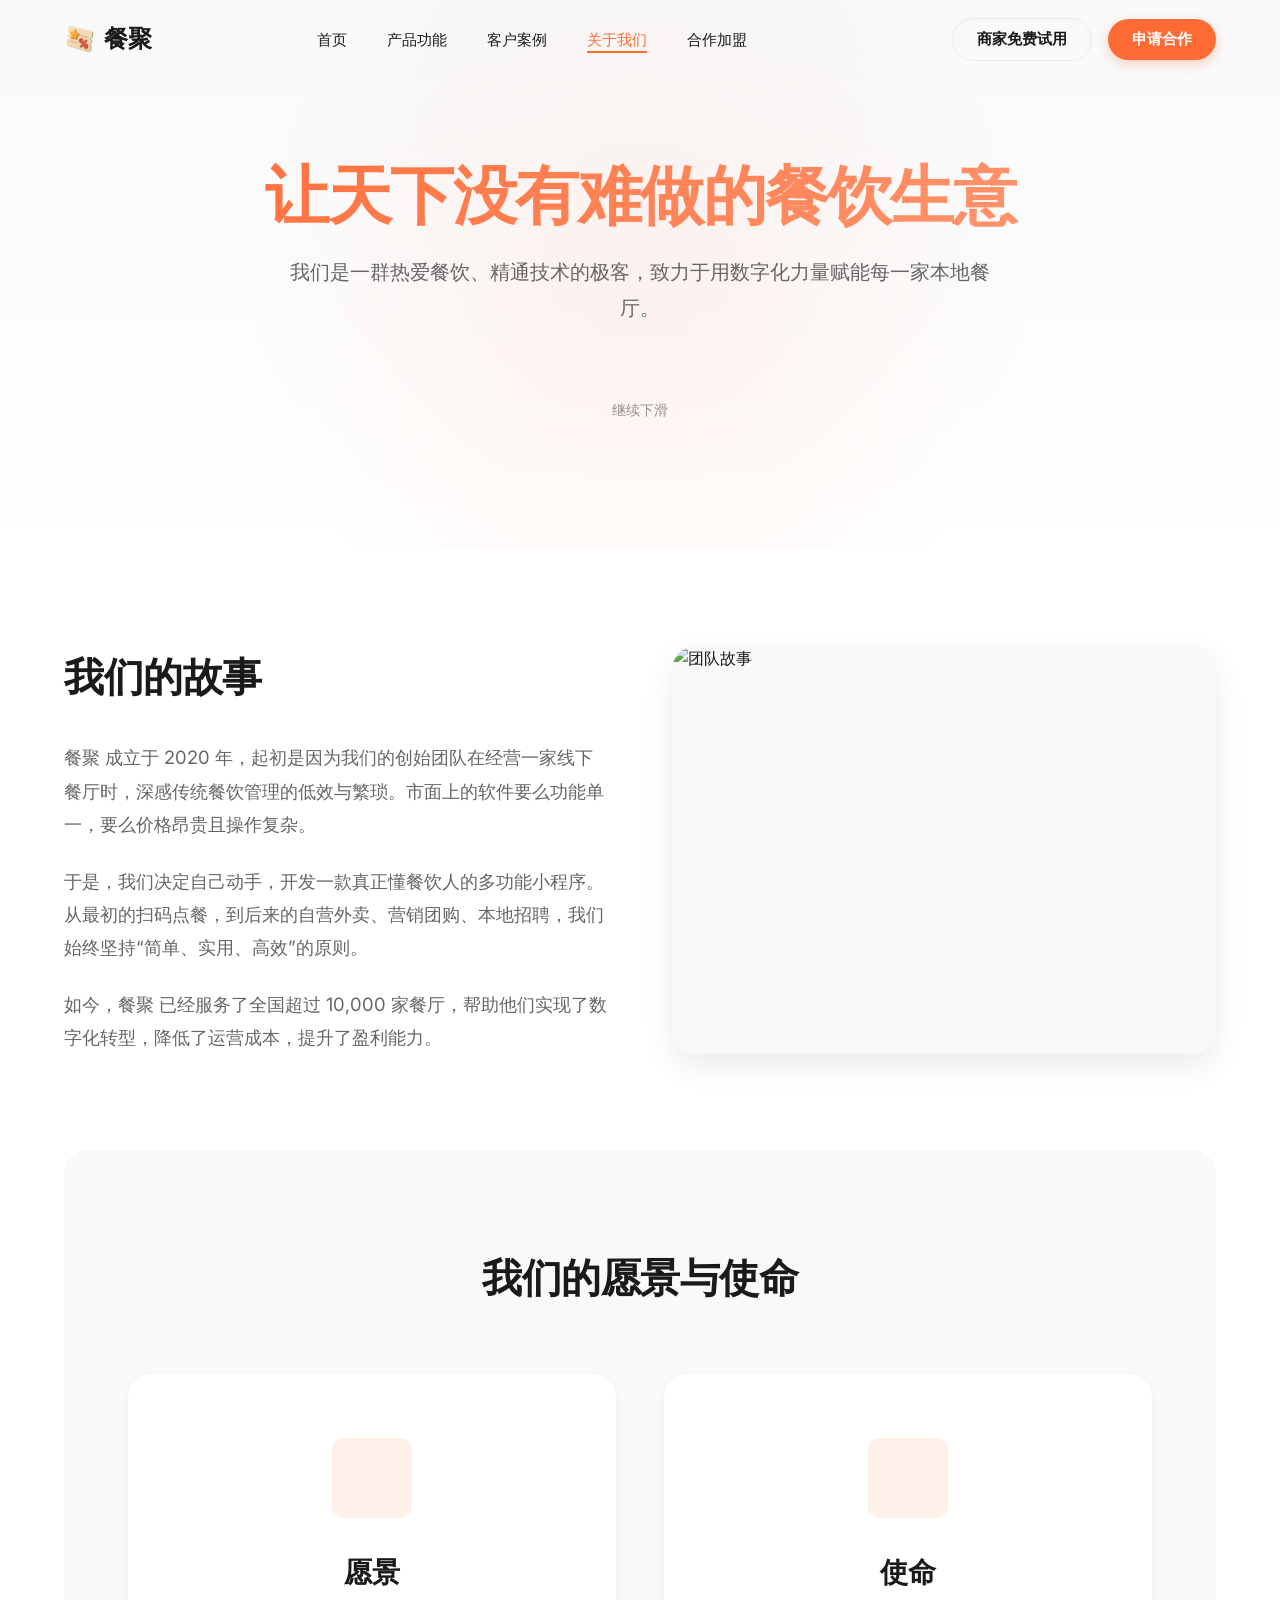
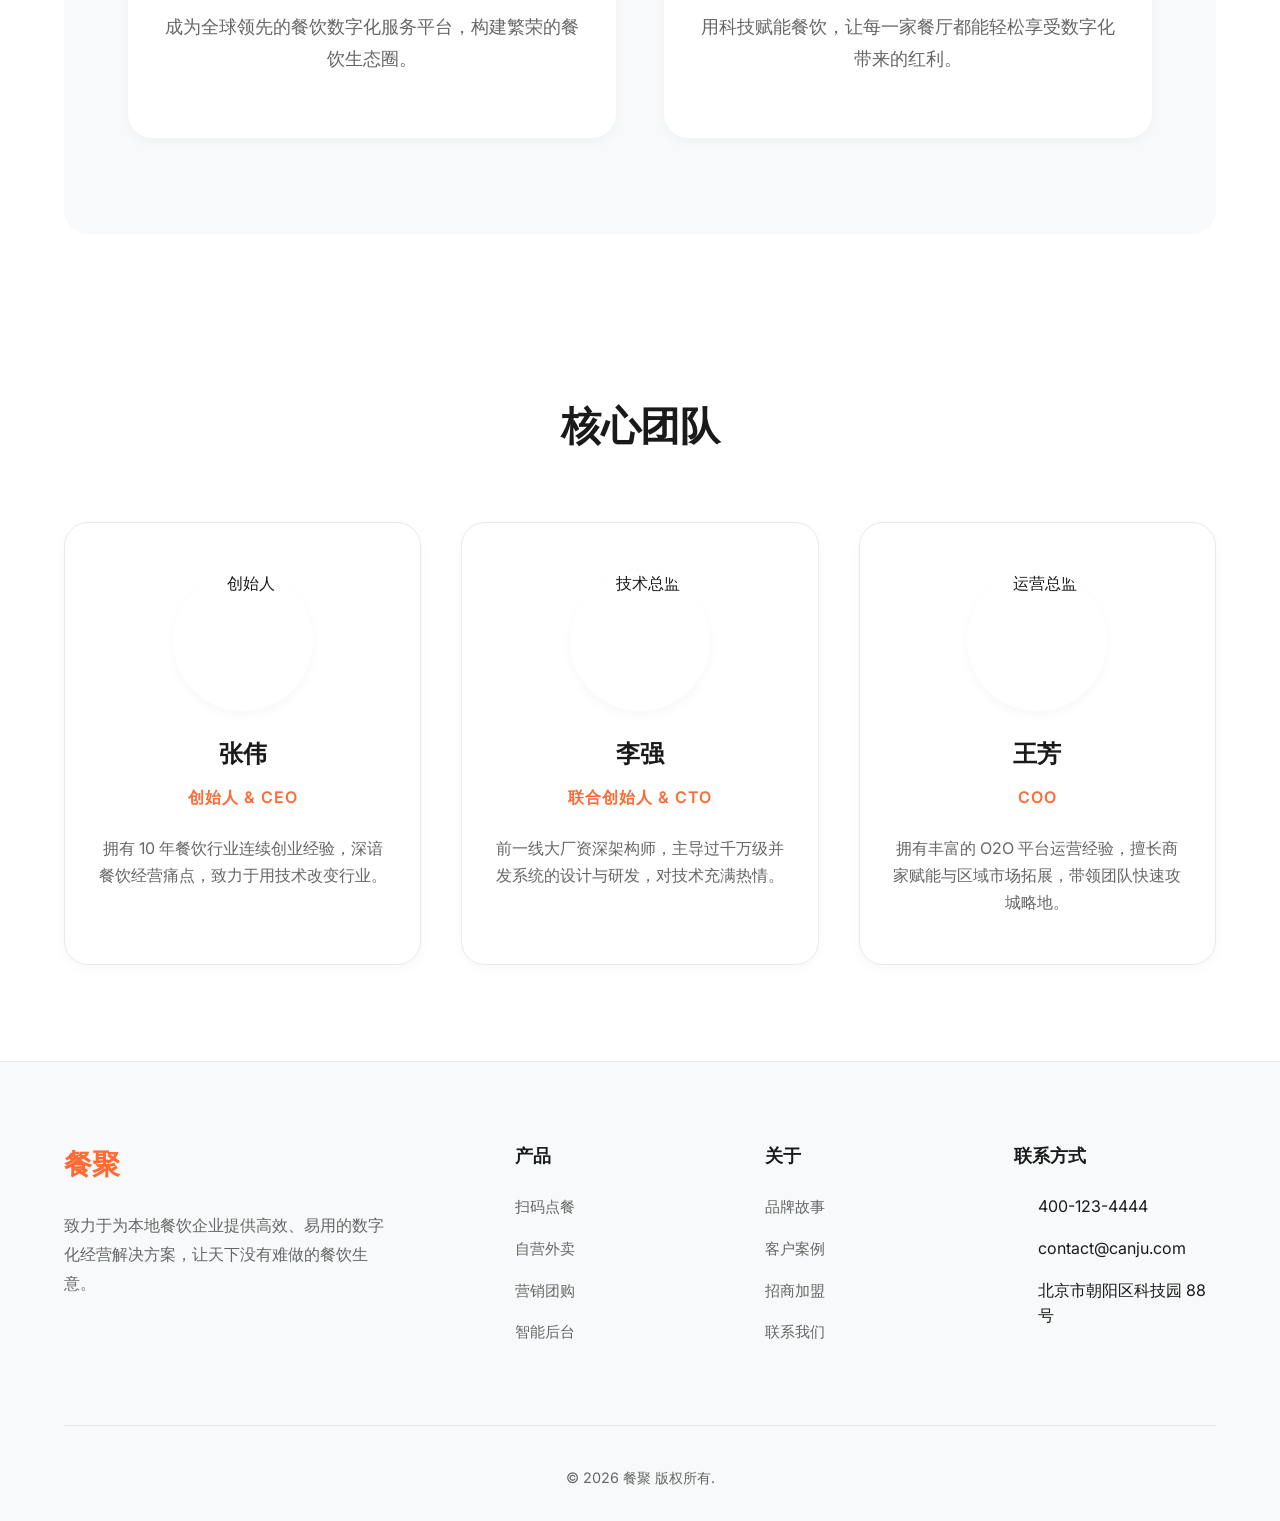
==== about.html @ 28a10fcc "Add files via upload" ====
<!doctype html>
<html lang="zh-CN">
  <head>
    <meta charset="UTF-8" />
    <meta name="viewport" content="width=device-width, initial-scale=1.0" />
    <title>关于我们 - 餐聚 SaaS</title>
    <script src="https://unpkg.com/lucide@latest"></script>
    <script src="./config.js"></script>
    <script src="./script.js" defer></script>
    <link rel="stylesheet" crossorigin href="./assets/style-DlxkNfjs.css">
  </head>
  <body>
    <!-- 导航栏 -->
    <nav class="navbar">
      <a href="./index.html" class="nav-brand">餐聚 SaaS</a>
      <ul class="nav-menu" id="nav-menu">
        <li><a href="./index.html" class="nav-link">首页</a></li>
        <li><a href="./features.html" class="nav-link">产品功能</a></li>
        <li><a href="./cases.html" class="nav-link">客户案例</a></li>
        <li><a href="./about.html" class="nav-link active">关于我们</a></li>
        <li><a href="./cooperate.html" class="nav-link">合作加盟</a></li>
        <li class="nav-actions-mobile">
          <button
            class="btn btn-outline"
            onclick="location.href = './cooperate.html#contact-manager'"
          >
            商家免费试用
          </button>
          <button
            class="btn btn-primary"
            onclick="location.href = './cooperate.html#contact-manager'"
          >
            申请合作
          </button>
        </li>
      </ul>
      <div class="nav-right">
        <button class="theme-toggle" id="theme-toggle" aria-label="切换主题">
          <i data-lucide="moon" class="icon"></i>
        </button>
        <div class="nav-actions">
          <button
            class="btn btn-outline"
            onclick="location.href = './cooperate.html#contact-manager'"
          >
            商家免费试用
          </button>
          <button
            class="btn btn-primary"
            onclick="location.href = './cooperate.html#contact-manager'"
          >
            申请合作
          </button>
        </div>
        <button class="mobile-toggle" id="mobile-toggle" aria-label="菜单">
          <i data-lucide="menu"></i>
        </button>
      </div>
    </nav>

    <!-- 主体内容 -->
    <main>
      <section class="hero reveal">
        <h1 class="text-gradient">让天下没有难做的餐饮生意</h1>
        <p>
          我们是一群热爱餐饮、精通技术的极客，致力于用数字化力量赋能每一家本地餐厅。
        </p>
        <div class="scroll-down-indicator" onclick="window.scrollBy({top: window.innerHeight * 0.8, behavior: 'smooth'})">
          <i data-lucide="chevron-down"></i>
          <span>继续下滑</span>
        </div>
      </section>

      <section class="section">
        <div class="grid-2">
          <div class="reveal delay-100">
            <h2
              class="section-title"
              style="text-align: left; margin-bottom: 2rem"
            >
              我们的故事
            </h2>
            <p
              style="
                color: var(--color-text-secondary);
                margin-bottom: 1.5rem;
                font-size: 1.15rem;
                line-height: 1.8;
              "
            >
              餐聚 SaaS 成立于 2020
              年，起初是因为我们的创始团队在经营一家线下餐厅时，深感传统餐饮管理的低效与繁琐。市面上的软件要么功能单一，要么价格昂贵且操作复杂。
            </p>
            <p
              style="
                color: var(--color-text-secondary);
                margin-bottom: 1.5rem;
                font-size: 1.15rem;
                line-height: 1.8;
              "
            >
              于是，我们决定自己动手，开发一款真正懂餐饮人的多功能小程序。从最初的扫码点餐，到后来的自营外卖、营销团购、本地招聘，我们始终坚持“简单、实用、高效”的原则。
            </p>
            <p
              style="
                color: var(--color-text-secondary);
                font-size: 1.15rem;
                line-height: 1.8;
              "
            >
              如今，餐聚 SaaS 已经服务了全国超过 10,000
              家餐厅，帮助他们实现了数字化转型，降低了运营成本，提升了盈利能力。
            </p>
          </div>
          <div class="reveal delay-200">
            <img referrerPolicy="no-referrer"
              src="https://images.unsplash.com/photo-1552566626-52f8b828add9?auto=format&fit=crop&w=800&q=80"
              alt="团队故事"
              class="showcase-image"
              loading="lazy"
              referrerpolicy="no-referrer"
            />
          </div>
        </div>
      </section>

      <section
        class="section reveal"
        style="
          background-color: var(--color-bg-secondary);
          border-radius: var(--radius-lg);
          margin: 0 5% 4rem;
          padding: 6rem 5%;
        "
      >
        <h2 class="section-title" style="margin-bottom: 4rem">
          我们的愿景与使命
        </h2>
        <div class="grid-2" style="gap: 3rem">
          <div
            class="card"
            style="
              text-align: center;
              padding: 4rem 2rem;
              border: none;
              background: var(--color-bg);
            "
          >
            <div
              class="card-icon"
              style="margin: 0 auto 2rem; width: 80px; height: 80px"
            >
              <i data-lucide="star" style="width: 40px; height: 40px"></i>
            </div>
            <h3
              class="card-title"
              style="font-size: 1.75rem; margin-bottom: 1rem"
            >
              愿景
            </h3>
            <p class="card-desc" style="font-size: 1.15rem">
              成为全球领先的餐饮数字化服务平台，构建繁荣的餐饮生态圈。
            </p>
          </div>
          <div
            class="card"
            style="
              text-align: center;
              padding: 4rem 2rem;
              border: none;
              background: var(--color-bg);
            "
          >
            <div
              class="card-icon"
              style="margin: 0 auto 2rem; width: 80px; height: 80px"
            >
              <i data-lucide="rocket" style="width: 40px; height: 40px"></i>
            </div>
            <h3
              class="card-title"
              style="font-size: 1.75rem; margin-bottom: 1rem"
            >
              使命
            </h3>
            <p class="card-desc" style="font-size: 1.15rem">
              用科技赋能餐饮，让每一家餐厅都能轻松享受数字化带来的红利。
            </p>
          </div>
        </div>
      </section>

      <section class="section">
        <h2 class="section-title reveal">核心团队</h2>
        <div class="grid-3" style="margin-top: 4rem">
          <div
            class="card reveal delay-100"
            style="text-align: center; padding: 3rem 2rem"
          >
            <img referrerPolicy="no-referrer"
              src="https://images.unsplash.com/photo-1560250097-0b93528c311a?auto=format&fit=crop&w=200&q=80"
              alt="创始人"
              style="
                width: 140px;
                height: 140px;
                border-radius: 50%;
                object-fit: cover;
                margin: 0 auto 1.5rem;
                box-shadow: var(--shadow-sm);
              "
              loading="lazy"
              referrerpolicy="no-referrer"
            />
            <h3 class="card-title" style="font-size: 1.5rem">张伟</h3>
            <p
              style="
                color: var(--color-primary);
                margin-bottom: 1.5rem;
                font-weight: 600;
                letter-spacing: 1px;
              "
            >
              创始人 & CEO
            </p>
            <p class="card-desc">
              拥有 10
              年餐饮行业连续创业经验，深谙餐饮经营痛点，致力于用技术改变行业。
            </p>
          </div>
          <div
            class="card reveal delay-200"
            style="text-align: center; padding: 3rem 2rem"
          >
            <img referrerPolicy="no-referrer"
              src="https://images.unsplash.com/photo-1573496359142-b8d87734a5a2?auto=format&fit=crop&w=200&q=80"
              alt="技术总监"
              style="
                width: 140px;
                height: 140px;
                border-radius: 50%;
                object-fit: cover;
                margin: 0 auto 1.5rem;
                box-shadow: var(--shadow-sm);
              "
              loading="lazy"
              referrerpolicy="no-referrer"
            />
            <h3 class="card-title" style="font-size: 1.5rem">李强</h3>
            <p
              style="
                color: var(--color-primary);
                margin-bottom: 1.5rem;
                font-weight: 600;
                letter-spacing: 1px;
              "
            >
              联合创始人 & CTO
            </p>
            <p class="card-desc">
              前一线大厂资深架构师，主导过千万级并发系统的设计与研发，对技术充满热情。
            </p>
          </div>
          <div
            class="card reveal delay-300"
            style="text-align: center; padding: 3rem 2rem"
          >
            <img referrerPolicy="no-referrer"
              src="https://images.unsplash.com/photo-1580489944761-15a19d654956?auto=format&fit=crop&w=200&q=80"
              alt="运营总监"
              style="
                width: 140px;
                height: 140px;
                border-radius: 50%;
                object-fit: cover;
                margin: 0 auto 1.5rem;
                box-shadow: var(--shadow-sm);
              "
              loading="lazy"
              referrerpolicy="no-referrer"
            />
            <h3 class="card-title" style="font-size: 1.5rem">王芳</h3>
            <p
              style="
                color: var(--color-primary);
                margin-bottom: 1.5rem;
                font-weight: 600;
                letter-spacing: 1px;
              "
            >
              COO
            </p>
            <p class="card-desc">
              拥有丰富的 O2O
              平台运营经验，擅长商家赋能与区域市场拓展，带领团队快速攻城略地。
            </p>
          </div>
        </div>
      </section>
    </main>

    <!-- 页脚 -->
    <footer class="footer">
      <div class="footer-grid">
        <div>
          <div class="footer-brand">餐聚 SaaS</div>
          <p class="footer-desc">
            致力于为本地餐饮企业提供高效、易用的数字化经营解决方案，让天下没有难做的餐饮生意。
          </p>
        </div>
        <div>
          <h4 class="footer-title">产品</h4>
          <ul class="footer-links">
            <li><a href="./features.html#order">扫码点餐</a></li>
            <li><a href="./features.html#delivery">自营外卖</a></li>
            <li><a href="./features.html#marketing">营销团购</a></li>
            <li><a href="./features.html#admin">智能后台</a></li>
          </ul>
        </div>
        <div>
          <h4 class="footer-title">关于</h4>
          <ul class="footer-links">
            <li><a href="./about.html">品牌故事</a></li>
            <li><a href="./cases.html">客户案例</a></li>
            <li><a href="./cooperate.html">招商加盟</a></li>
            <li><a href="#">联系我们</a></li>
          </ul>
        </div>
        <div>
          <h4 class="footer-title">联系方式</h4>
          <ul class="footer-links">
            <li style="display: flex; align-items: center; gap: 0.5rem">
              <i data-lucide="phone" style="width: 16px; height: 16px"></i>
              400-123-4567
            </li>
            <li style="display: flex; align-items: center; gap: 0.5rem">
              <i data-lucide="mail" style="width: 16px; height: 16px"></i>
              contact@canju.com
            </li>
            <li style="display: flex; align-items: center; gap: 0.5rem">
              <i data-lucide="map-pin" style="width: 16px; height: 16px"></i>
              北京市朝阳区科技园 88 号
            </li>
          </ul>
        </div>
      </div>
      <div class="footer-bottom">&copy; 2026 餐聚 SaaS 版权所有.</div>
    </footer>
  </body>
</html>
---- assets/style-DlxkNfjs.css ----
@import"https://fonts.googleapis.com/css2?family=Inter:wght@400;500;600;700&display=swap";:root{--color-primary: #ff6b35;--color-primary-hover: #e55a2b;--color-bg: #ffffff;--color-bg-secondary: #f8f9fa;--color-text: #1a1a1a;--color-text-secondary: #666666;--color-border: #eaeaea;--font-family: "Inter", -apple-system, BlinkMacSystemFont, "Segoe UI", "PingFang SC", "Microsoft YaHei", sans-serif;--transition-speed: .4s;--shadow-sm: 0 4px 12px rgba(0, 0, 0, .03);--shadow-md: 0 12px 32px rgba(0, 0, 0, .08);--radius-md: 12px;--radius-lg: 24px}[data-theme=dark]{--color-bg: #121212;--color-bg-secondary: #1e1e1e;--color-text: #f0f0f0;--color-text-secondary: #a0a0a0;--color-border: #333333;--shadow-sm: 0 4px 12px rgba(0, 0, 0, .2);--shadow-md: 0 12px 32px rgba(0, 0, 0, .4)}*{margin:0;padding:0;box-sizing:border-box}body{font-family:var(--font-family);background-color:var(--color-bg);color:var(--color-text);line-height:1.6;transition:background-color var(--transition-speed),color var(--transition-speed);overflow-x:hidden}a{text-decoration:none;color:inherit}ul{list-style:none}img{max-width:100%;height:auto;display:block}.reveal{opacity:0;transform:translateY(30px);transition:all .8s cubic-bezier(.2,.8,.2,1)}.reveal.active{opacity:1;transform:translateY(0)}.delay-100{transition-delay:.1s}.delay-200{transition-delay:.2s}.delay-300{transition-delay:.3s}.delay-400{transition-delay:.4s}.delay-500{transition-delay:.5s}.hero{padding:12rem 5% 8rem;text-align:center;background:radial-gradient(circle at top center,var(--color-bg-secondary) 0%,var(--color-bg) 100%);position:relative;overflow:hidden}.hero:before{content:"";position:absolute;top:-50%;left:-50%;width:200%;height:200%;background:radial-gradient(circle,rgba(255,77,79,.03) 0%,transparent 50%);z-index:0;pointer-events:none}.hero-content{position:relative;z-index:1;max-width:800px;margin:0 auto}.hero-badge{display:inline-flex;align-items:center;background-color:var(--color-bg-secondary);border:1px solid var(--color-border);border-radius:100px;padding:.25rem 1rem .25rem .25rem;margin-bottom:2rem;font-size:.875rem;box-shadow:var(--shadow-sm)}.badge-new{background-color:var(--color-primary);color:#fff;padding:.25rem .75rem;border-radius:100px;font-weight:600;margin-right:.75rem;font-size:.75rem}.badge-text{color:var(--color-text-secondary)}.hero h1{font-size:4rem;font-weight:800;margin-bottom:1.5rem;line-height:1.1;letter-spacing:-1px}.hero p{font-size:1.25rem;color:var(--color-text-secondary);margin-bottom:3rem;max-width:700px;margin-left:auto;margin-right:auto;line-height:1.6}.hero-actions{display:flex;justify-content:center;gap:1.5rem;margin-bottom:4rem}.hero-stats{display:flex;justify-content:center;gap:4rem;border-top:1px solid var(--color-border);padding-top:3rem;max-width:800px;margin:0 auto}.stat-item{display:flex;flex-direction:column;align-items:center}.stat-num{font-size:2.5rem;font-weight:800;color:var(--color-text);margin-bottom:.5rem;font-family:Inter,sans-serif;letter-spacing:-1px}.stat-label{font-size:1rem;color:var(--color-text-secondary);font-weight:500}.hero-image-wrapper{position:relative;max-width:1000px;margin:4rem auto 0;z-index:1}.hero-dashboard-img{width:100%;border-radius:var(--radius-lg);box-shadow:0 25px 50px -12px #00000040;border:1px solid var(--color-border);aspect-ratio:16 / 9;object-fit:cover;background-color:var(--color-bg-secondary)}.floating-card{position:absolute;background:var(--color-bg);border-radius:var(--radius-md);padding:1.25rem;box-shadow:var(--shadow-md);display:flex;align-items:center;gap:1rem;border:1px solid var(--color-border);animation:float 6s ease-in-out infinite}.floating-card.card-1{top:10%;left:-5%;animation-delay:0s}.floating-card.card-2{bottom:20%;right:-5%;animation-delay:3s}.fc-icon{width:48px;height:48px;border-radius:50%;background:#ff4d4f1a;color:var(--color-primary);display:flex;align-items:center;justify-content:center}.fc-content{text-align:left}.fc-title{font-size:.875rem;color:var(--color-text-secondary);margin-bottom:.25rem}.fc-value{font-size:1.25rem;font-weight:700;color:var(--color-text)}.fc-trend{font-size:.75rem;font-weight:600;margin-top:.25rem}.fc-trend.positive{color:#10b981}@keyframes float{0%{transform:translateY(0)}50%{transform:translateY(-15px)}to{transform:translateY(0)}}.logo-marquee-container{width:100%;overflow:hidden;position:relative;white-space:nowrap;mask-image:linear-gradient(to right,transparent,black 10%,black 90%,transparent);-webkit-mask-image:linear-gradient(to right,transparent,black 10%,black 90%,transparent);display:flex;flex-direction:column;gap:2.5rem;padding:1rem 0}.logo-track{display:flex;width:max-content}.logo-track:hover{animation-play-state:paused}.track-1{animation:marquee 35s linear infinite;margin-left:-2%}.track-2{animation:marquee 42s linear infinite;margin-left:-8%}.track-3{animation:marquee 38s linear infinite;margin-left:-5%}.track-4{animation:marquee 45s linear infinite;margin-left:-12%}.logo-group{display:flex;align-items:center;gap:4rem;padding-right:4rem}@keyframes marquee{0%{transform:translate(0)}to{transform:translate(-50%)}}.logo-item{font-size:1.5rem;font-weight:800;color:var(--color-text-secondary);font-family:Inter,sans-serif;letter-spacing:-1px;flex-shrink:0;opacity:.6;filter:grayscale(100%);transition:var(--transition-speed)}.logo-item:hover{opacity:1;filter:grayscale(0%)}.pain-point-list{display:flex;flex-direction:column;gap:1.5rem}.pain-point-item{display:flex;align-items:flex-start;gap:1rem;background:var(--color-bg);padding:1.5rem;border-radius:var(--radius-md);border:1px solid var(--color-border);box-shadow:var(--shadow-sm);transition:var(--transition-speed)}.pain-point-item:hover{transform:translate(10px);border-color:var(--color-primary)}.pp-icon{color:#ef4444;flex-shrink:0}.solution-card{background:var(--color-bg);border-radius:var(--radius-lg);padding:3rem;box-shadow:var(--shadow-md);border:1px solid var(--color-border);position:relative;overflow:hidden}.solution-card:before{content:"";position:absolute;top:0;left:0;width:100%;height:4px;background:linear-gradient(90deg,var(--color-primary),#ff9a76)}.sc-header{display:flex;align-items:center;margin-bottom:2rem;padding-bottom:1.5rem;border-bottom:1px solid var(--color-border)}.sc-list{list-style:none;padding:0}.sc-list li{display:flex;align-items:flex-start;gap:1rem;margin-bottom:1.5rem;font-size:1.1rem;color:var(--color-text-secondary);line-height:1.6}.sc-list li i{color:var(--color-primary);flex-shrink:0;margin-top:.25rem}.sc-list li strong{color:var(--color-text)}.process-steps{display:flex;justify-content:space-between;align-items:flex-start;margin-top:4rem;position:relative}.step-item{flex:1;text-align:center;position:relative;z-index:1;padding:0 1rem}.step-number{width:60px;height:60px;background:var(--color-bg);border:2px solid var(--color-primary);color:var(--color-primary);border-radius:50%;display:flex;align-items:center;justify-content:center;font-size:1.5rem;font-weight:700;margin:0 auto 1.5rem;box-shadow:0 0 0 8px var(--color-bg-secondary);transition:var(--transition-speed)}.step-item:hover .step-number{background:var(--color-primary);color:#fff;transform:scale(1.1)}.step-title{font-size:1.25rem;margin-bottom:.75rem;font-weight:600}.step-desc{color:var(--color-text-secondary);font-size:.95rem;line-height:1.6}.step-line{flex:1;height:2px;background:var(--color-border);margin-top:30px;position:relative;z-index:0}@media(max-width:768px){.hero{padding:8rem 5% 4rem}.hero h1{font-size:2.5rem}.hero-actions{flex-direction:column}.hero-stats{flex-direction:column;gap:2rem}.floating-card{display:none}.process-steps{flex-direction:column;align-items:center;gap:3rem}.step-line{display:none}}.navbar{position:fixed;top:0;left:0;width:100%;height:80px;background-color:transparent;border-bottom:1px solid transparent;display:flex;justify-content:space-between;align-items:center;padding:0 5%;z-index:1000;transition:all .4s cubic-bezier(.2,.8,.2,1)}.navbar.scrolled{background-color:#ffffffd9;backdrop-filter:blur(12px);-webkit-backdrop-filter:blur(12px);border-bottom:1px solid var(--color-border);box-shadow:var(--shadow-sm);height:70px}[data-theme=dark] .navbar.scrolled{background-color:#121212d9}.nav-brand{font-size:1.5rem;font-weight:800;color:var(--color-text);letter-spacing:-.5px;display:flex;align-items:center;gap:.5rem}.nav-brand span{color:var(--color-text)}.nav-menu{display:flex;align-items:center;gap:2.5rem}.nav-link{color:var(--color-text);font-weight:500;font-size:.95rem;transition:color .2s;position:relative}.nav-link:after{content:"";position:absolute;width:0;height:2px;bottom:-4px;left:0;background-color:var(--color-primary);transition:width .3s ease}.nav-link:hover:after,.nav-link.active:after{width:100%}.nav-link:hover,.nav-link.active{color:var(--color-primary)}.nav-right{display:flex;align-items:center;gap:1.5rem}.nav-actions{display:flex;align-items:center;gap:1rem}.nav-actions-mobile{display:none}.btn{padding:.6rem 1.5rem;border-radius:100px;font-weight:600;cursor:pointer;transition:all .3s cubic-bezier(.2,.8,.2,1);border:none;font-size:.95rem;display:inline-flex;align-items:center;justify-content:center;gap:.5rem}.btn:hover{transform:translateY(-2px)}.btn:active{transform:translateY(0)}.btn-primary{background-color:var(--color-primary);color:#fff;box-shadow:0 4px 12px #ff6b354d}.btn-primary:hover{background-color:var(--color-primary-hover);box-shadow:0 6px 16px #ff6b3566}.btn-outline{background-color:transparent;border:1px solid var(--color-border);color:var(--color-text)}.btn-outline:hover{border-color:var(--color-primary);color:var(--color-primary)}.btn-large{padding:.8rem 2.5rem;font-size:1.1rem}.theme-toggle{background:none;border:none;color:var(--color-text);cursor:pointer;display:flex;align-items:center;justify-content:center;padding:.5rem;border-radius:50%;transition:background-color .2s}.theme-toggle:hover{background-color:var(--color-bg-secondary)}.mobile-toggle{display:none;background:none;border:none;color:var(--color-text);cursor:pointer}main{min-height:100vh}.hero{padding:160px 5% 8rem;text-align:center;background:linear-gradient(180deg,var(--color-bg-secondary) 0%,var(--color-bg) 100%);position:relative;overflow:hidden}.hero:before{content:"";position:absolute;top:-20%;left:50%;transform:translate(-50%);width:800px;height:800px;background:radial-gradient(circle,#ff6b3514,#fff0 70%);z-index:0;pointer-events:none}[data-theme=dark] .hero:before{background:radial-gradient(circle,#ff6b3526,#12121200 70%)}.hero>*{position:relative;z-index:1}.hero h1{font-size:4rem;font-weight:800;letter-spacing:-1.5px;margin-bottom:1.5rem;color:var(--color-text);line-height:1.1}.text-gradient{background:linear-gradient(135deg,var(--color-primary) 0%,#ff9a76 100%);-webkit-background-clip:text;-webkit-text-fill-color:transparent;background-clip:text}.hero p{font-size:1.25rem;color:var(--color-text-secondary);max-width:700px;margin:0 auto 3rem;line-height:1.8}.hero-actions{display:flex;justify-content:center;gap:1.5rem}.section{padding:6rem 5%}.section-title{text-align:center;font-size:2.5rem;font-weight:700;letter-spacing:-.5px;margin-bottom:1rem;color:var(--color-text)}.section-subtitle{text-align:center;font-size:1.15rem;color:var(--color-text-secondary);max-width:650px;margin:0 auto 4rem;line-height:1.7}.grid-3{display:grid;grid-template-columns:repeat(auto-fit,minmax(320px,1fr));gap:2.5rem}.grid-2{display:grid;grid-template-columns:repeat(auto-fit,minmax(450px,1fr));gap:4rem;align-items:center}.card{background-color:var(--color-bg);border:1px solid var(--color-border);border-radius:var(--radius-lg);padding:2.5rem;box-shadow:var(--shadow-sm);transition:all .4s cubic-bezier(.2,.8,.2,1);position:relative;overflow:hidden}.card:hover{transform:translateY(-8px);box-shadow:var(--shadow-md);border-color:transparent}.card-icon{width:56px;height:56px;background-color:#ff6b351a;color:var(--color-primary);border-radius:var(--radius-md);display:flex;align-items:center;justify-content:center;margin-bottom:1.5rem;transition:transform .3s ease}.card:hover .card-icon{transform:scale(1.1);background-color:var(--color-primary);color:#fff}.card-title{font-size:1.35rem;font-weight:600;margin-bottom:.75rem;color:var(--color-text)}.card-desc{color:var(--color-text-secondary);line-height:1.7}.card-image-wrapper{margin:-2.5rem -2.5rem 2rem;overflow:hidden;border-radius:var(--radius-lg) var(--radius-lg) 0 0}.card-image{width:100%;height:240px;object-fit:cover;transition:transform .6s cubic-bezier(.2,.8,.2,1)}.card:hover .card-image{transform:scale(1.05)}.showcase-image{border-radius:var(--radius-lg);box-shadow:var(--shadow-md);transition:transform .5s ease;width:100%;aspect-ratio:4 / 3;object-fit:cover;background-color:var(--color-bg-secondary)}.showcase-image:hover{transform:translateY(-10px)}.form-container{max-width:600px;margin:0 auto;background-color:var(--color-bg);padding:3.5rem;border-radius:var(--radius-lg);box-shadow:var(--shadow-md);border:1px solid var(--color-border)}.form-group{margin-bottom:1.5rem}.form-label{display:block;margin-bottom:.5rem;font-weight:500;color:var(--color-text);font-size:.95rem}.form-control{width:100%;padding:.85rem 1rem;border:1px solid var(--color-border);border-radius:var(--radius-md);background-color:var(--color-bg-secondary);color:var(--color-text);font-family:var(--font-family);transition:all .3s ease;font-size:1rem}.form-control:focus{outline:none;border-color:var(--color-primary);background-color:var(--color-bg);box-shadow:0 0 0 3px #ff6b351a}textarea.form-control{resize:vertical;min-height:120px}.form-error{color:#ff4d4f;font-size:.85rem;margin-top:.4rem;display:none}.form-group.error .form-control{border-color:#ff4d4f;background-color:#ff4d4f0d}.form-group.error .form-error{display:block}.footer{background-color:var(--color-bg-secondary);border-top:1px solid var(--color-border);padding:5rem 5% 2rem}.footer-grid{display:grid;grid-template-columns:2fr 1fr 1fr 1fr;gap:3rem;margin-bottom:4rem}.footer-brand{font-size:1.75rem;font-weight:700;color:var(--color-primary);margin-bottom:1.5rem;letter-spacing:-.5px}.footer-desc{color:var(--color-text-secondary);max-width:320px;line-height:1.8}.footer-title{font-size:1.1rem;font-weight:600;margin-bottom:1.5rem;color:var(--color-text)}.footer-links li{margin-bottom:1rem}.footer-links a{color:var(--color-text-secondary);transition:color .2s;font-size:.95rem}.footer-links a:hover{color:var(--color-primary)}.footer-bottom{text-align:center;padding-top:2.5rem;border-top:1px solid var(--color-border);color:var(--color-text-secondary);font-size:.9rem}.scroll-down-indicator{margin-top:4rem;display:flex;flex-direction:column;align-items:center;gap:.5rem;color:var(--color-text-secondary);font-size:.9rem;cursor:pointer;opacity:.7;transition:opacity .3s ease,color .3s ease;animation:bounce 2s infinite}.scroll-down-indicator:hover{opacity:1;color:var(--color-primary)}@keyframes bounce{0%,20%,50%,80%,to{transform:translateY(0)}40%{transform:translateY(-10px)}60%{transform:translateY(-5px)}}@media(max-width:992px){.hero h1{font-size:3rem}.grid-2{grid-template-columns:1fr;gap:3rem}.footer-grid{grid-template-columns:1fr 1fr}}@media(max-width:768px){.navbar{height:70px}.hero{padding:120px 5% 4rem}.hero h1{font-size:2.5rem}.nav-menu{position:fixed;top:70px;left:-100%;width:100%;height:calc(100vh - 70px);background-color:var(--color-bg);flex-direction:column;justify-content:center;transition:left .4s cubic-bezier(.2,.8,.2,1);z-index:999}.nav-menu.active{left:0}.nav-actions{display:none}.nav-actions-mobile{display:flex;flex-direction:column;gap:1rem;margin-top:2rem;width:80%}.nav-actions-mobile .btn{width:100%}.mobile-toggle{display:block}.hero-actions{flex-direction:column}.footer-grid{grid-template-columns:1fr;gap:2.5rem}.form-container{padding:2rem 1.5rem}}
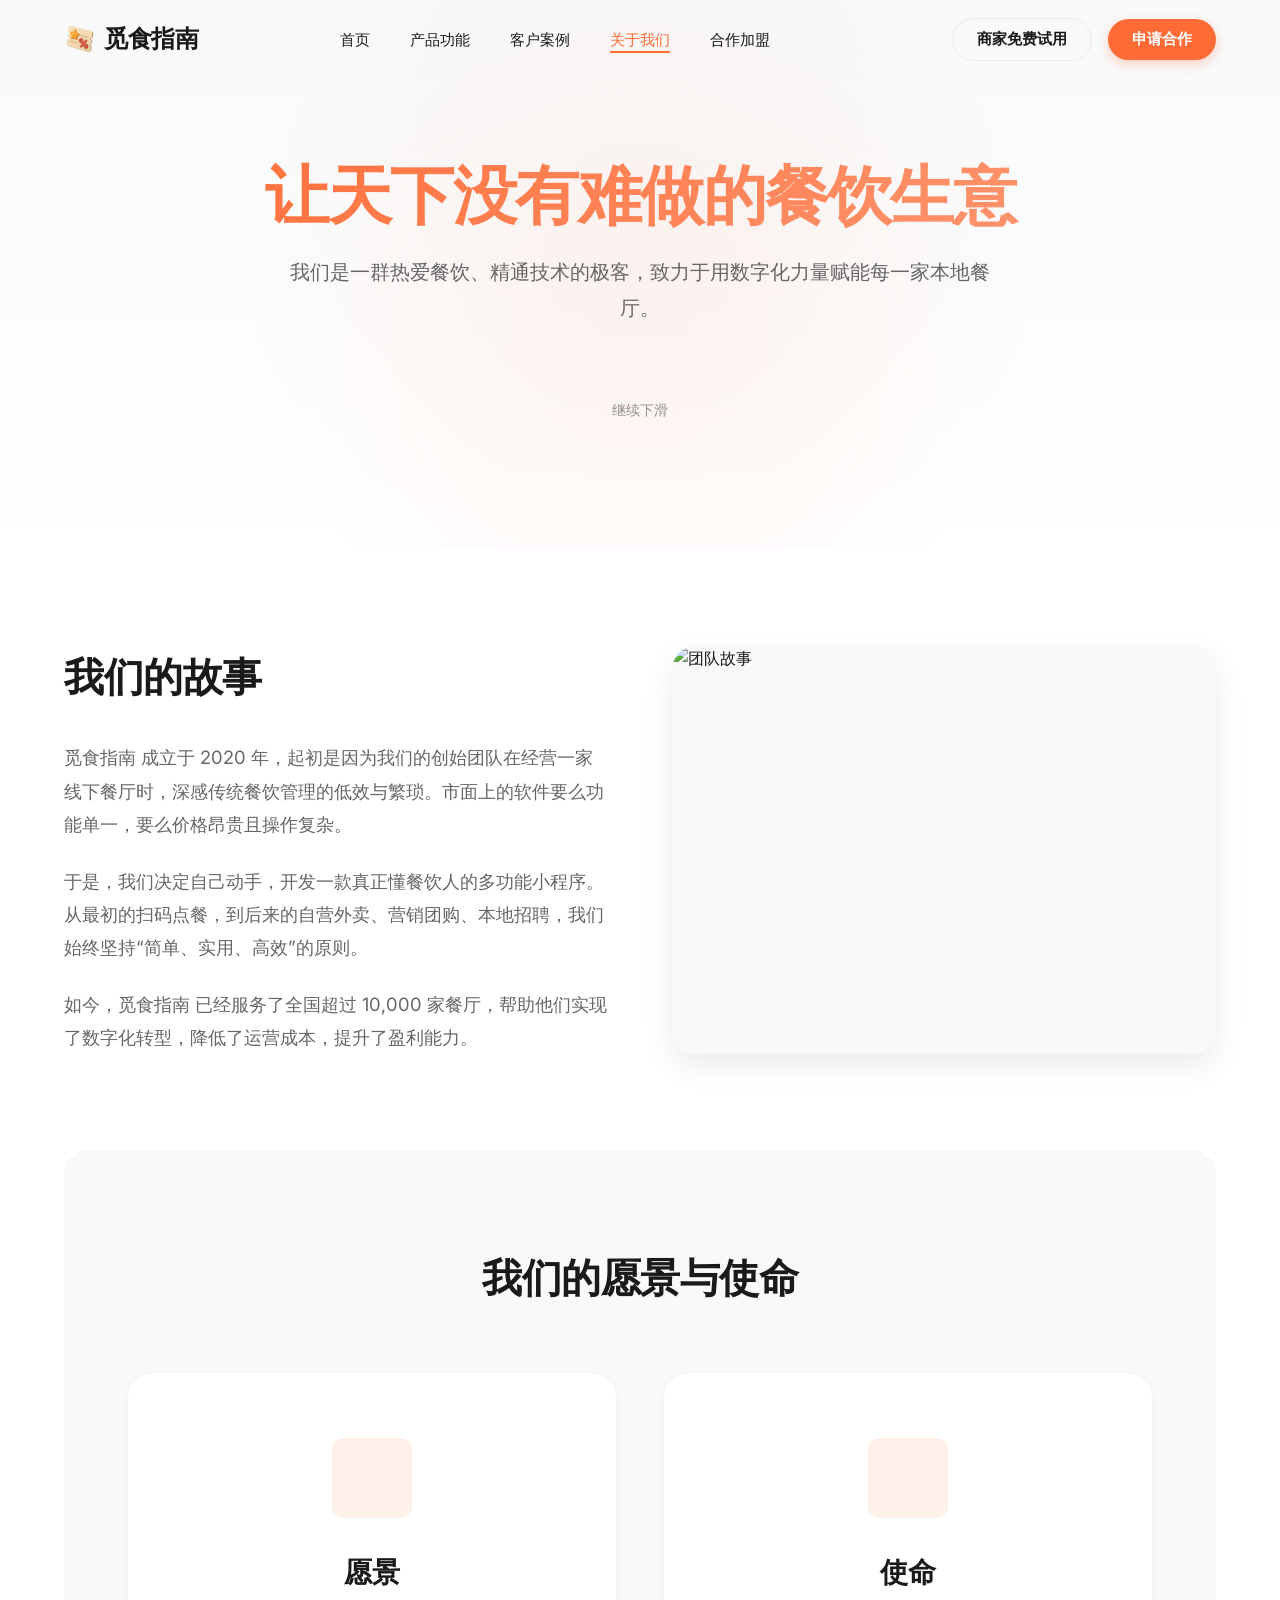
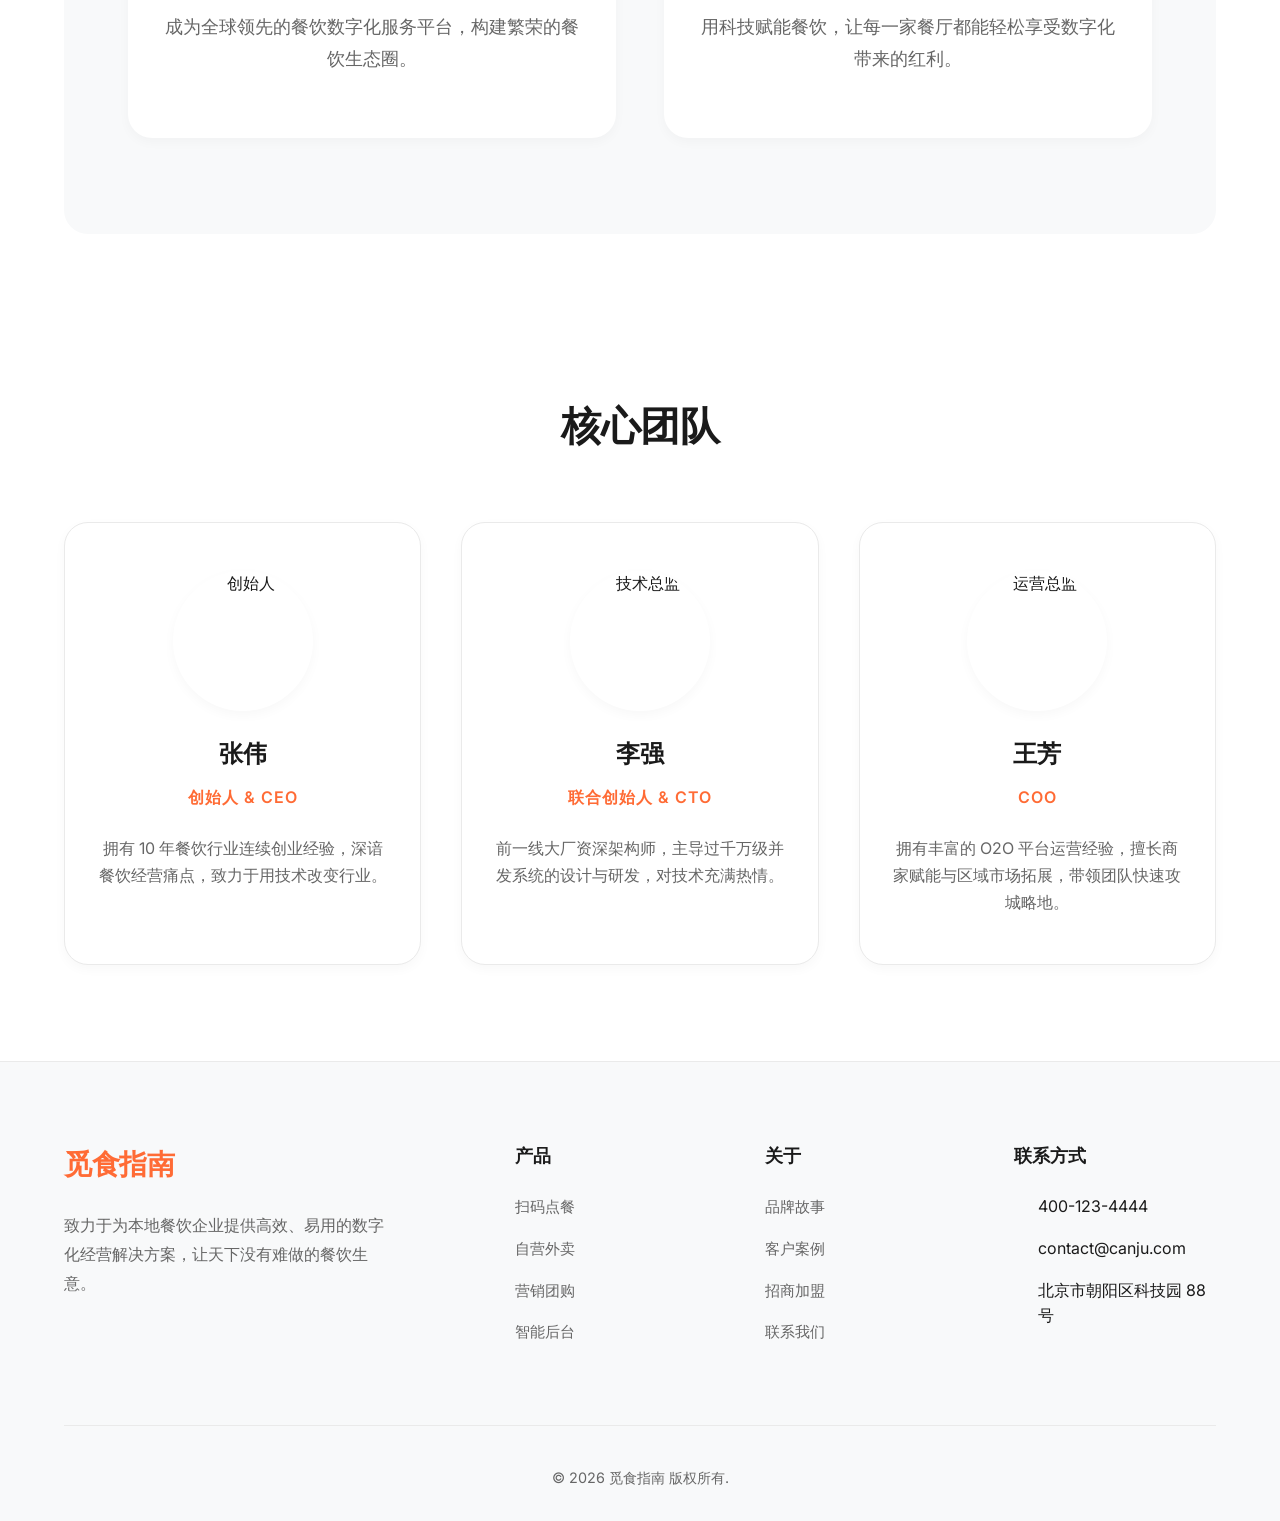
==== commit d65bad6e: "Add files via upload" ====
--- a/about.html
+++ b/about.html
@@ -4,6 +4,7 @@
     <meta charset="UTF-8" />
     <meta name="viewport" content="width=device-width, initial-scale=1.0" />
     <title>关于我们 - 餐聚 SaaS</title>
+    <link rel="icon" href="./images/logo.png" type="image/png" />
     <script src="https://unpkg.com/lucide@latest"></script>
     <script src="./config.js"></script>
     <script src="./script.js" defer></script>
